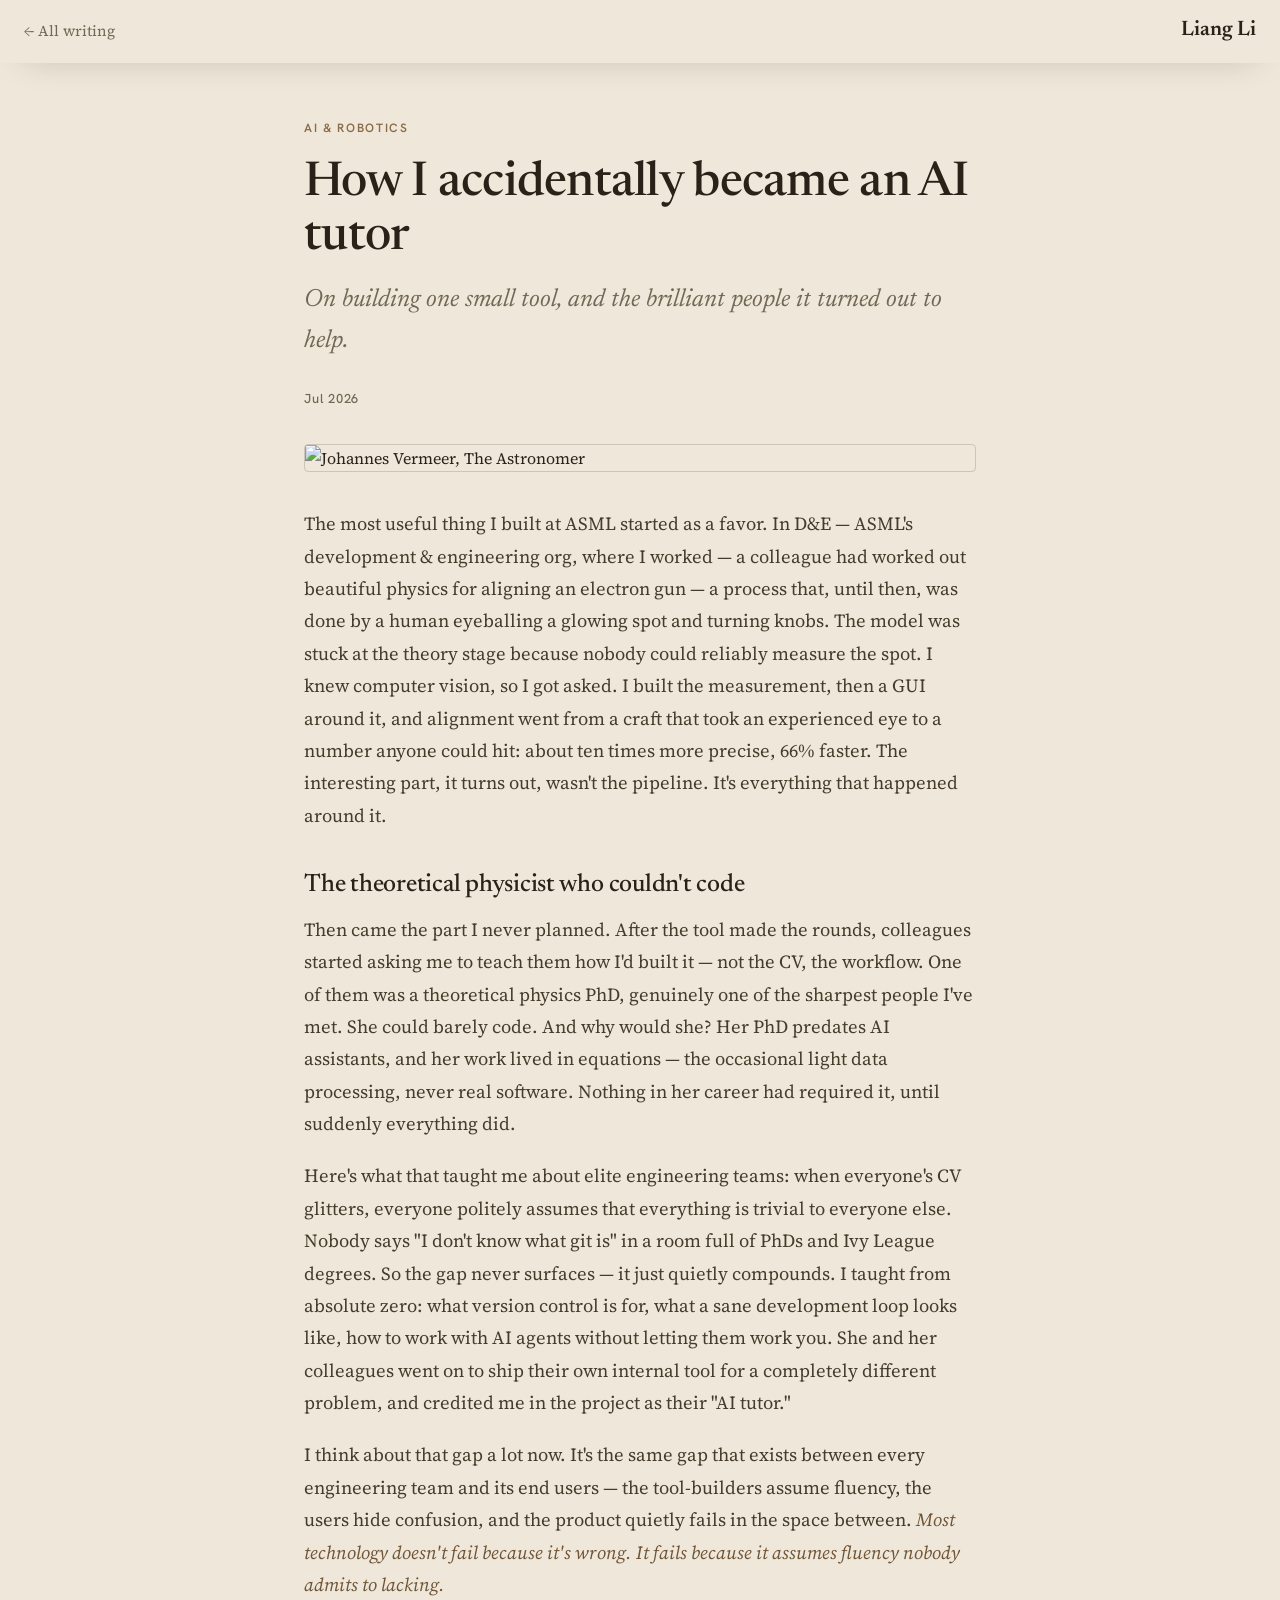
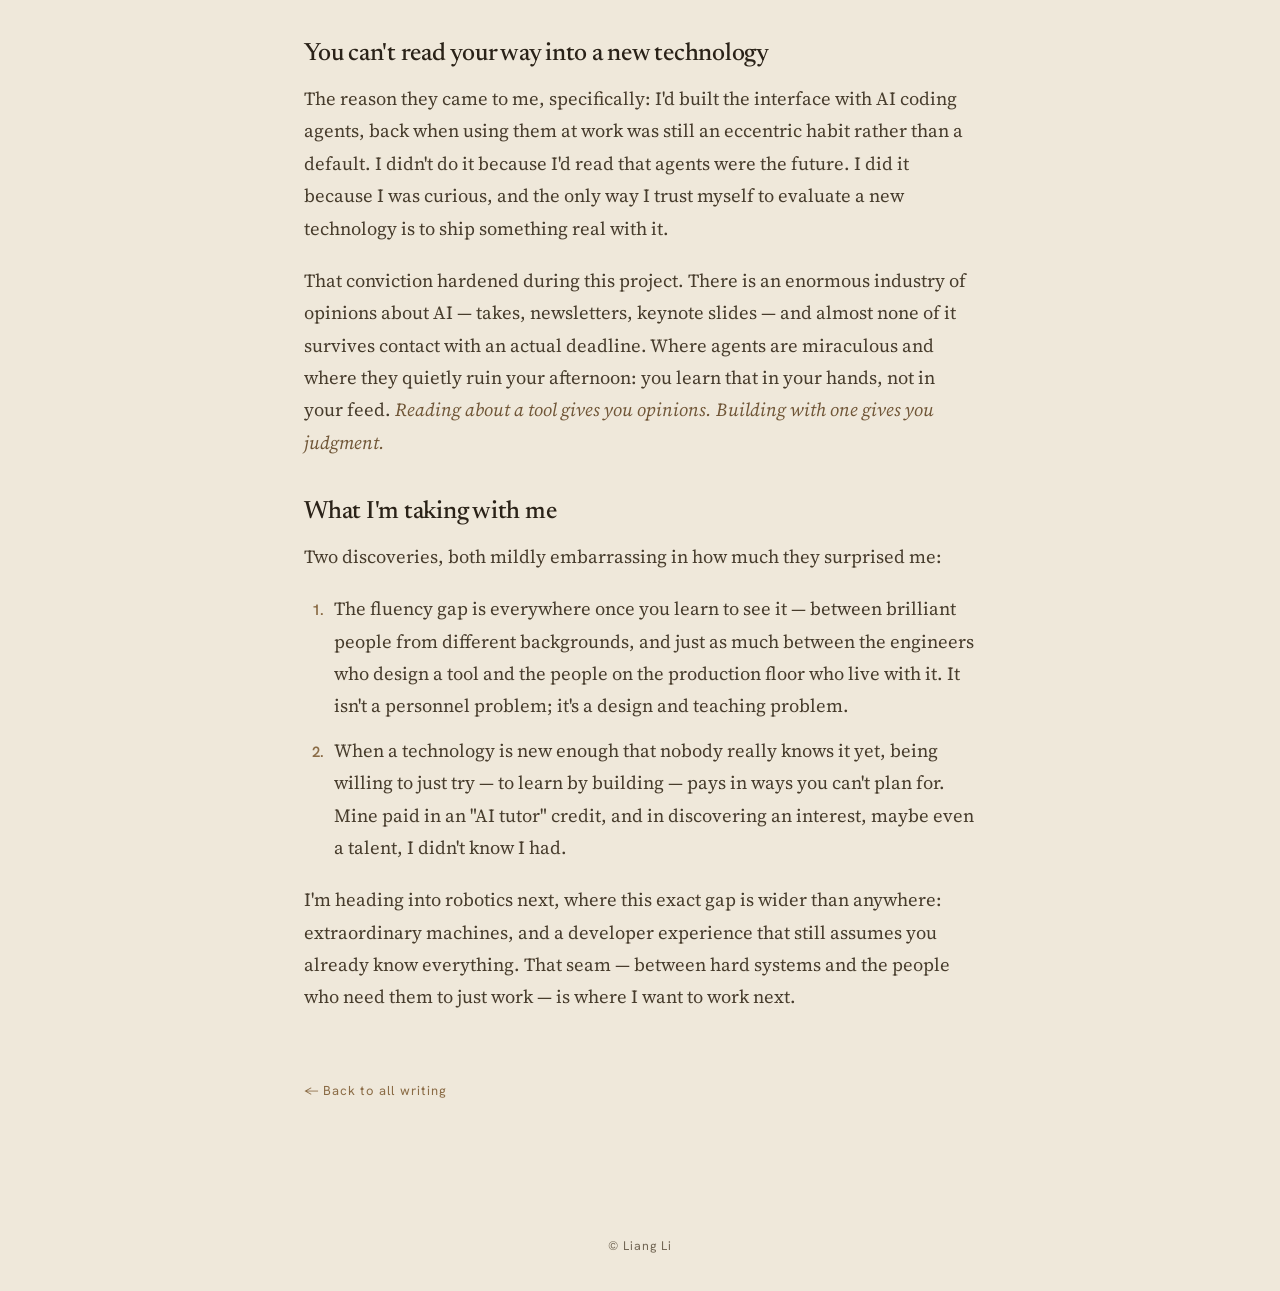
==== post-ai-tutor.html @ ac3141fc "new website" ====
<!DOCTYPE html>
<html lang="en">
<head>
<meta charset="UTF-8" />
<meta name="viewport" content="width=device-width, initial-scale=1.0" />
<title>How I accidentally became an AI tutor — Liang Li</title>
<meta name="description" content="On building one small tool, and the brilliant people it turned out to help." />
<link rel="preconnect" href="https://fonts.googleapis.com">
<link rel="preconnect" href="https://fonts.gstatic.com" crossorigin>
<link href="https://fonts.googleapis.com/css2?family=Newsreader:ital,opsz,wght@0,6..72,400..700;1,6..72,400..600&family=Source+Serif+4:ital,opsz,wght@0,8..60,400..700;1,8..60,400..600&family=Hanken+Grotesk:wght@400;500;600;700&display=swap" rel="stylesheet">
<style>
  :root{--cream:#efe8da;--cream2:#f4efe4;--ink:#2a2218;--ink-soft:#473c2c;--muted:#736755;--brown:#8a6b45;--brown-deep:#6f5536;--line:rgba(52,40,24,.18);
    --serif:"Newsreader",Georgia,serif;--body:"Source Serif 4",Georgia,serif;--sans:"Hanken Grotesk",system-ui,sans-serif}
  *{box-sizing:border-box;margin:0;padding:0}
  body{font-family:var(--body);background:var(--cream);color:var(--ink);line-height:1.65;-webkit-font-smoothing:antialiased}
  a{color:inherit;text-decoration:none} img{display:block;max-width:100%}
  .abar{position:sticky;top:0;z-index:20;background:rgba(239,232,218,.9);backdrop-filter:blur(8px);box-shadow:0 14px 34px -24px rgba(46,34,18,.4);padding:14px 24px;display:flex;align-items:center;justify-content:space-between}
  .abar .brand{font-family:var(--serif);font-weight:600;font-size:21px}
  .back{font-size:15px;color:var(--muted)} .back:hover{color:var(--ink)}
  .post-wrap{max-width:720px;margin:0 auto;padding:56px 24px 40px}
  .cat{font-family:var(--sans);font-weight:600;font-size:12px;letter-spacing:.14em;color:var(--brown);text-transform:uppercase;display:block;margin-bottom:20px}
  .ptitle{font-family:var(--serif);font-weight:500;font-size:clamp(30px,4.6vw,48px);line-height:1.12;letter-spacing:-.015em}
  .dek{font-family:var(--serif);font-style:italic;font-size:clamp(19px,2.5vw,25px);color:var(--muted);margin-top:14px}
  .pdate{font-family:var(--sans);font-weight:500;font-size:13px;letter-spacing:.06em;color:var(--muted);margin:26px 0 34px}
  .phero{margin:0 0 36px;border:1px solid var(--line);overflow:hidden;border-radius:4px}
  .content{font-size:18.5px;line-height:1.75;color:var(--ink-soft)}
  .content p{margin-bottom:20px}
  .content ol{margin:0 0 20px 24px}
  .content li{margin-bottom:12px;padding-left:6px}
  .content li::marker{font-family:var(--sans);font-weight:600;font-size:15px;color:var(--brown)}
  .content h4{font-family:var(--serif);font-size:25px;font-weight:500;color:var(--ink);margin:32px 0 6px;letter-spacing:-.01em}
  .content em{color:var(--brown-deep);font-style:italic}
  .pback{display:inline-block;margin-top:46px;font-family:var(--sans);font-size:13px;letter-spacing:.08em;color:var(--brown)} .pback:hover{color:var(--ink)}
  footer{margin-top:60px;padding:34px 24px;text-align:center;color:var(--muted);font-size:12.5px;font-family:var(--sans);letter-spacing:.08em}
  @media(max-width:680px){.post-wrap{padding:40px 20px 30px}.content{font-size:18px}}
  a:focus-visible{outline:2px solid var(--brown);outline-offset:3px}
</style>
</head>
<body>
  <div class="abar">
    <a class="back" href="writing.html">&larr; All writing</a>
    <a class="brand" href="index.html">Liang Li</a>
  </div>
  <article class="post-wrap">
    <span class="cat">AI &amp; Robotics</span>
    <h1 class="ptitle">How I accidentally became an AI tutor</h1>
    <p class="dek">On building one small tool, and the brilliant people it turned out to help.</p>
    <p class="pdate">Jul 2026</p>
    <div class="phero"><img alt="Johannes Vermeer, The Astronomer" src="https://commons.wikimedia.org/wiki/Special:FilePath/Johannes_Vermeer_-_The_Astronomer_-_WGA24685.jpg?width=1400"></div>
    <div class="content">

<p>The most useful thing I built at ASML started as a favor. In D&amp;E — ASML's development &amp; engineering org, where I worked — a colleague had worked out beautiful physics for aligning an electron gun — a process that, until then, was done by a human eyeballing a glowing spot and turning knobs. The model was stuck at the theory stage because nobody could reliably measure the spot. I knew computer vision, so I got asked. I built the measurement, then a GUI around it, and alignment went from a craft that took an experienced eye to a number anyone could hit: about ten times more precise, 66% faster. The interesting part, it turns out, wasn't the pipeline. It's everything that happened around it.</p>

<h4>The theoretical physicist who couldn't code</h4>
<p>Then came the part I never planned. After the tool made the rounds, colleagues started asking me to teach them how I'd built it — not the CV, the workflow. One of them was a theoretical physics PhD, genuinely one of the sharpest people I've met. She could barely code. And why would she? Her PhD predates AI assistants, and her work lived in equations — the occasional light data processing, never real software. Nothing in her career had required it, until suddenly everything did.</p>
<p>Here's what that taught me about elite engineering teams: when everyone's CV glitters, everyone politely assumes that everything is trivial to everyone else. Nobody says "I don't know what git is" in a room full of PhDs and Ivy League degrees. So the gap never surfaces — it just quietly compounds. I taught from absolute zero: what version control is for, what a sane development loop looks like, how to work with AI agents without letting them work you. She and her colleagues went on to ship their own internal tool for a completely different problem, and credited me in the project as their "AI tutor."</p>
<p>I think about that gap a lot now. It's the same gap that exists between every engineering team and its end users — the tool-builders assume fluency, the users hide confusion, and the product quietly fails in the space between. <em>Most technology doesn't fail because it's wrong. It fails because it assumes fluency nobody admits to lacking.</em></p>

<h4>You can't read your way into a new technology</h4>
<p>The reason they came to me, specifically: I'd built the interface with AI coding agents, back when using them at work was still an eccentric habit rather than a default. I didn't do it because I'd read that agents were the future. I did it because I was curious, and the only way I trust myself to evaluate a new technology is to ship something real with it.</p>
<p>That conviction hardened during this project. There is an enormous industry of opinions about AI — takes, newsletters, keynote slides — and almost none of it survives contact with an actual deadline. Where agents are miraculous and where they quietly ruin your afternoon: you learn that in your hands, not in your feed. <em>Reading about a tool gives you opinions. Building with one gives you judgment.</em></p>

<h4>What I'm taking with me</h4>
<p>Two discoveries, both mildly embarrassing in how much they surprised me:</p>
<ol>
<li>The fluency gap is everywhere once you learn to see it — between brilliant people from different backgrounds, and just as much between the engineers who design a tool and the people on the production floor who live with it. It isn't a personnel problem; it's a design and teaching problem.</li>
<li>When a technology is new enough that nobody really knows it yet, being willing to just try — to learn by building — pays in ways you can't plan for. Mine paid in an "AI tutor" credit, and in discovering an interest, maybe even a talent, I didn't know I had.</li>
</ol>
<p>I'm heading into robotics next, where this exact gap is wider than anywhere: extraordinary machines, and a developer experience that still assumes you already know everything. That seam — between hard systems and the people who need them to just work — is where I want to work next.</p>
    </div>
    <a class="pback" href="writing.html">&larr; Back to all writing</a>
  </article>
  <footer>&copy; Liang Li</footer>
</body>
</html>
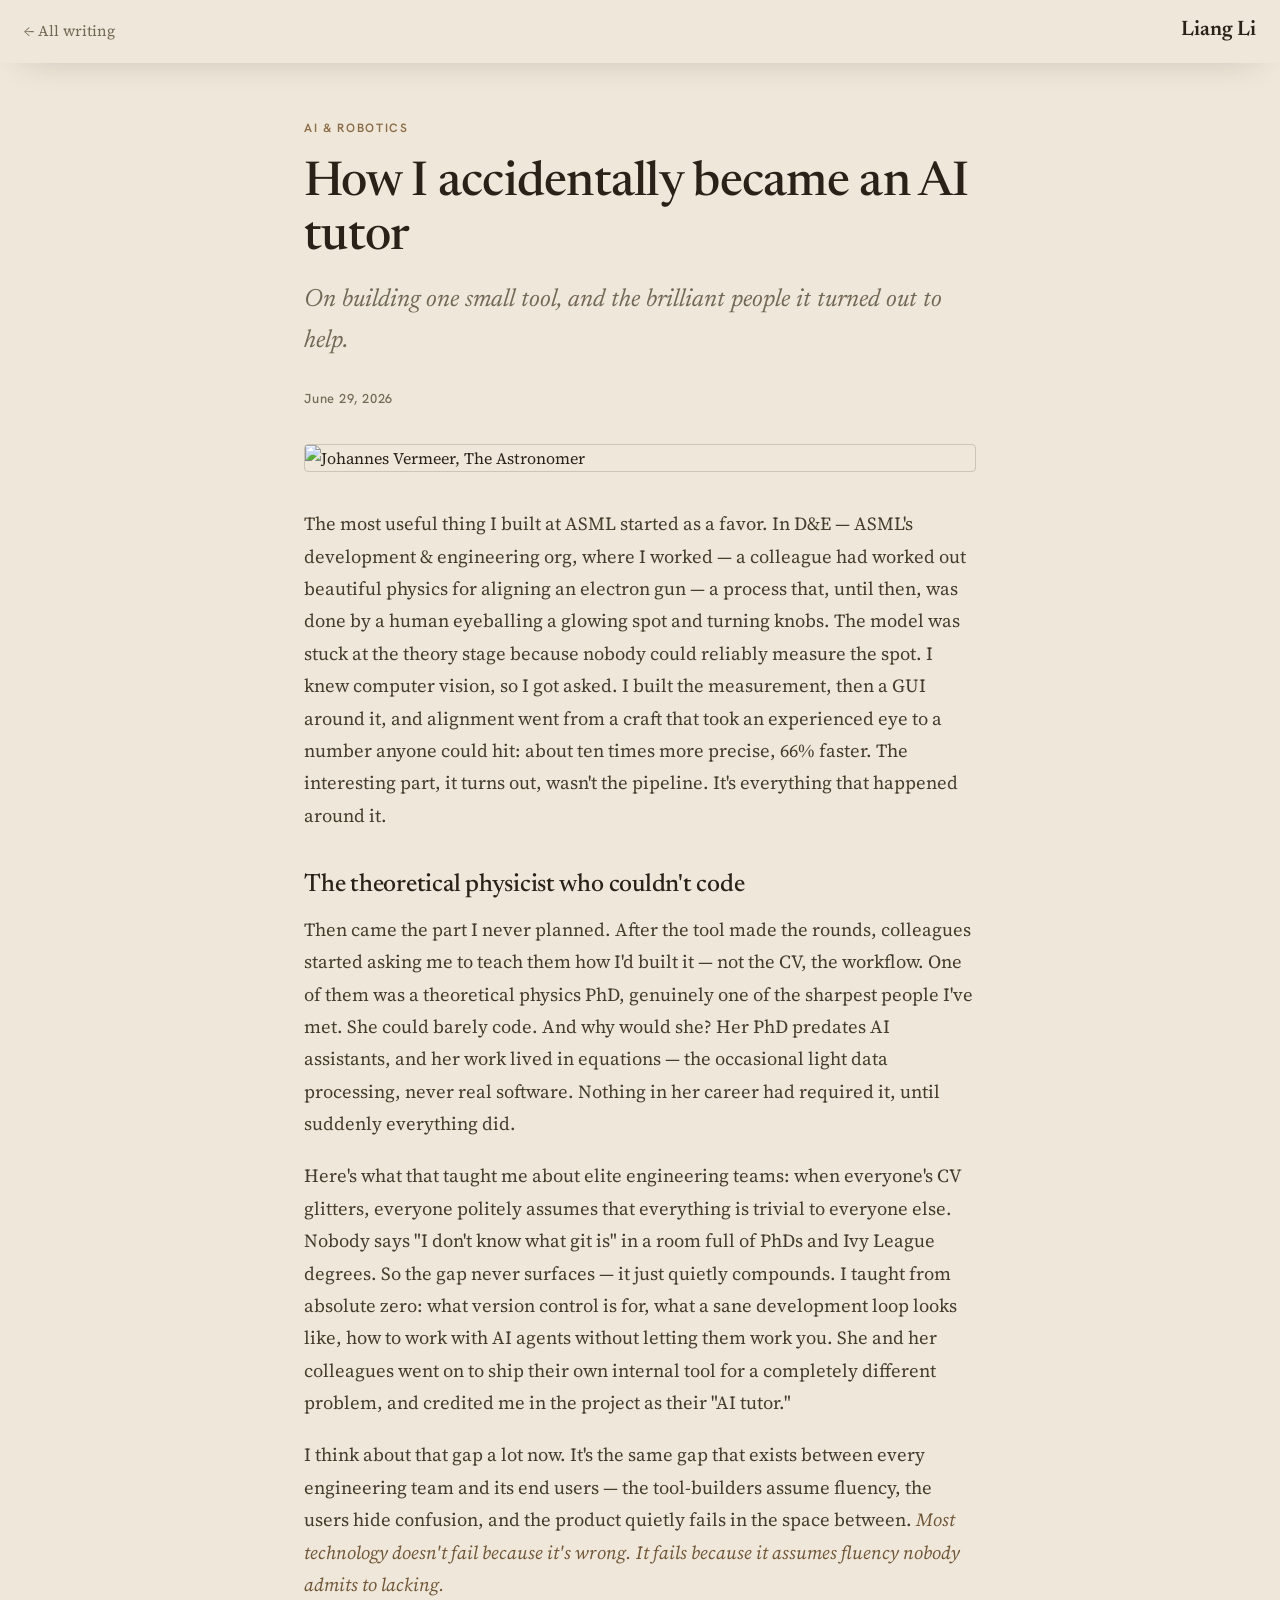
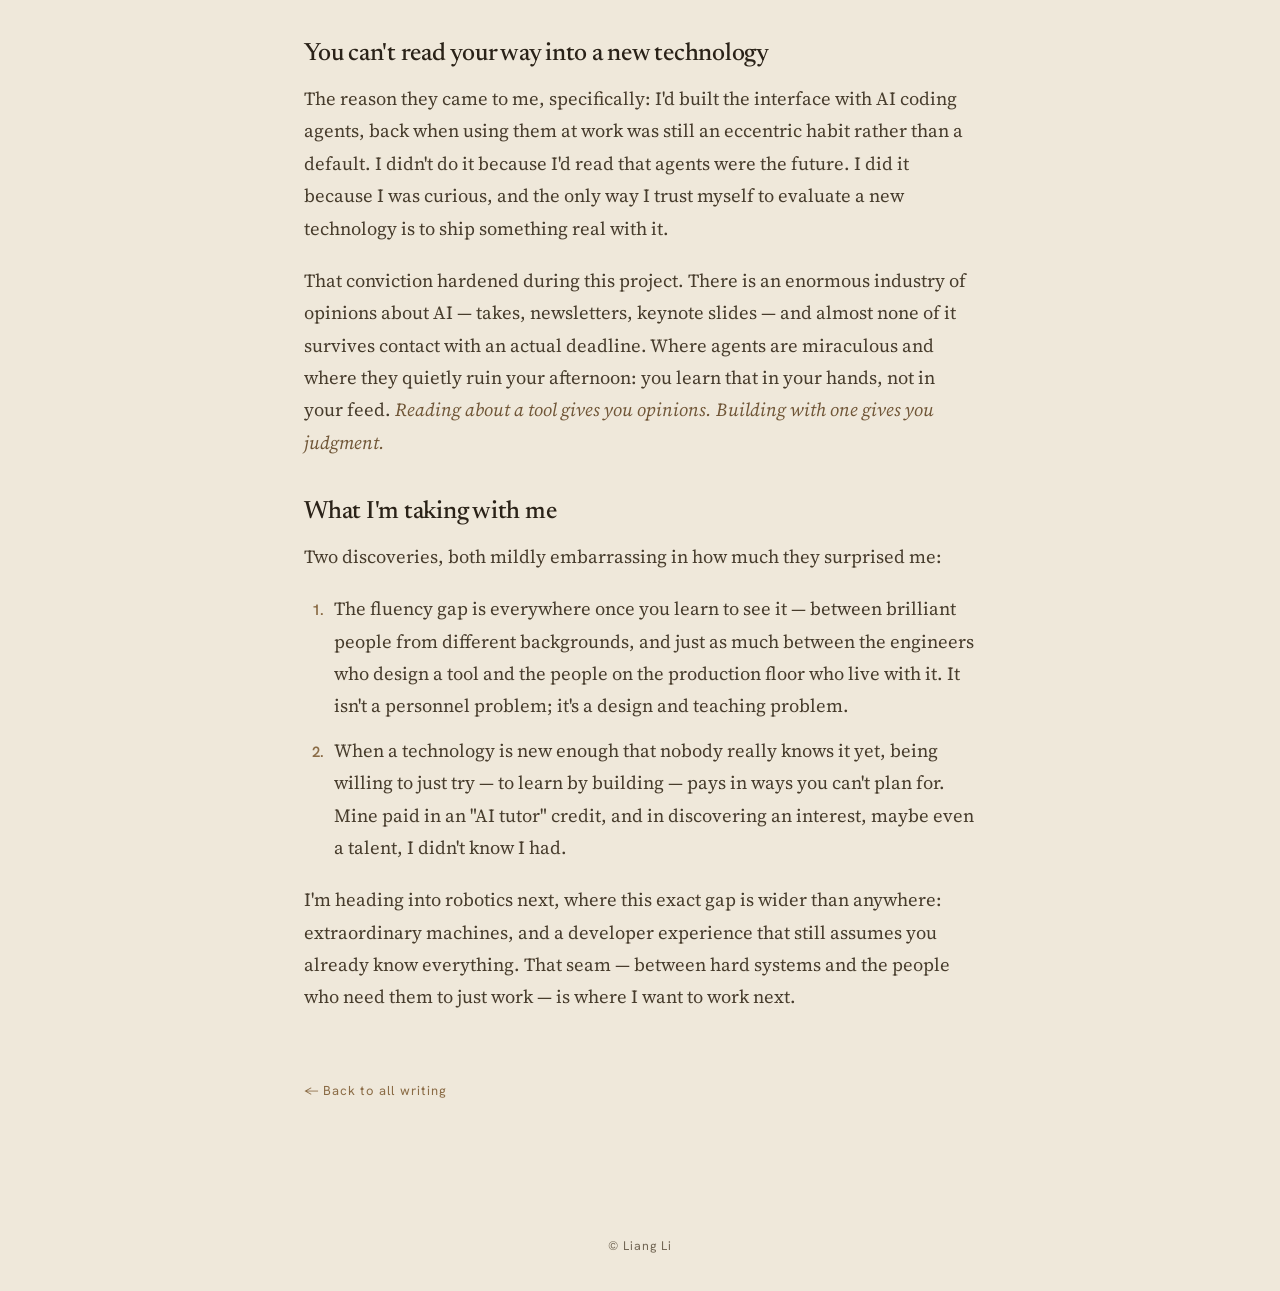
==== commit 8b72d16d: "format" ====
--- a/post-ai-tutor.html
+++ b/post-ai-tutor.html
@@ -45,7 +45,7 @@
     <span class="cat">AI &amp; Robotics</span>
     <h1 class="ptitle">How I accidentally became an AI tutor</h1>
     <p class="dek">On building one small tool, and the brilliant people it turned out to help.</p>
-    <p class="pdate">Jul 2026</p>
+    <p class="pdate">June 29, 2026</p>
     <div class="phero"><img alt="Johannes Vermeer, The Astronomer" src="https://commons.wikimedia.org/wiki/Special:FilePath/Johannes_Vermeer_-_The_Astronomer_-_WGA24685.jpg?width=1400"></div>
     <div class="content">
 
